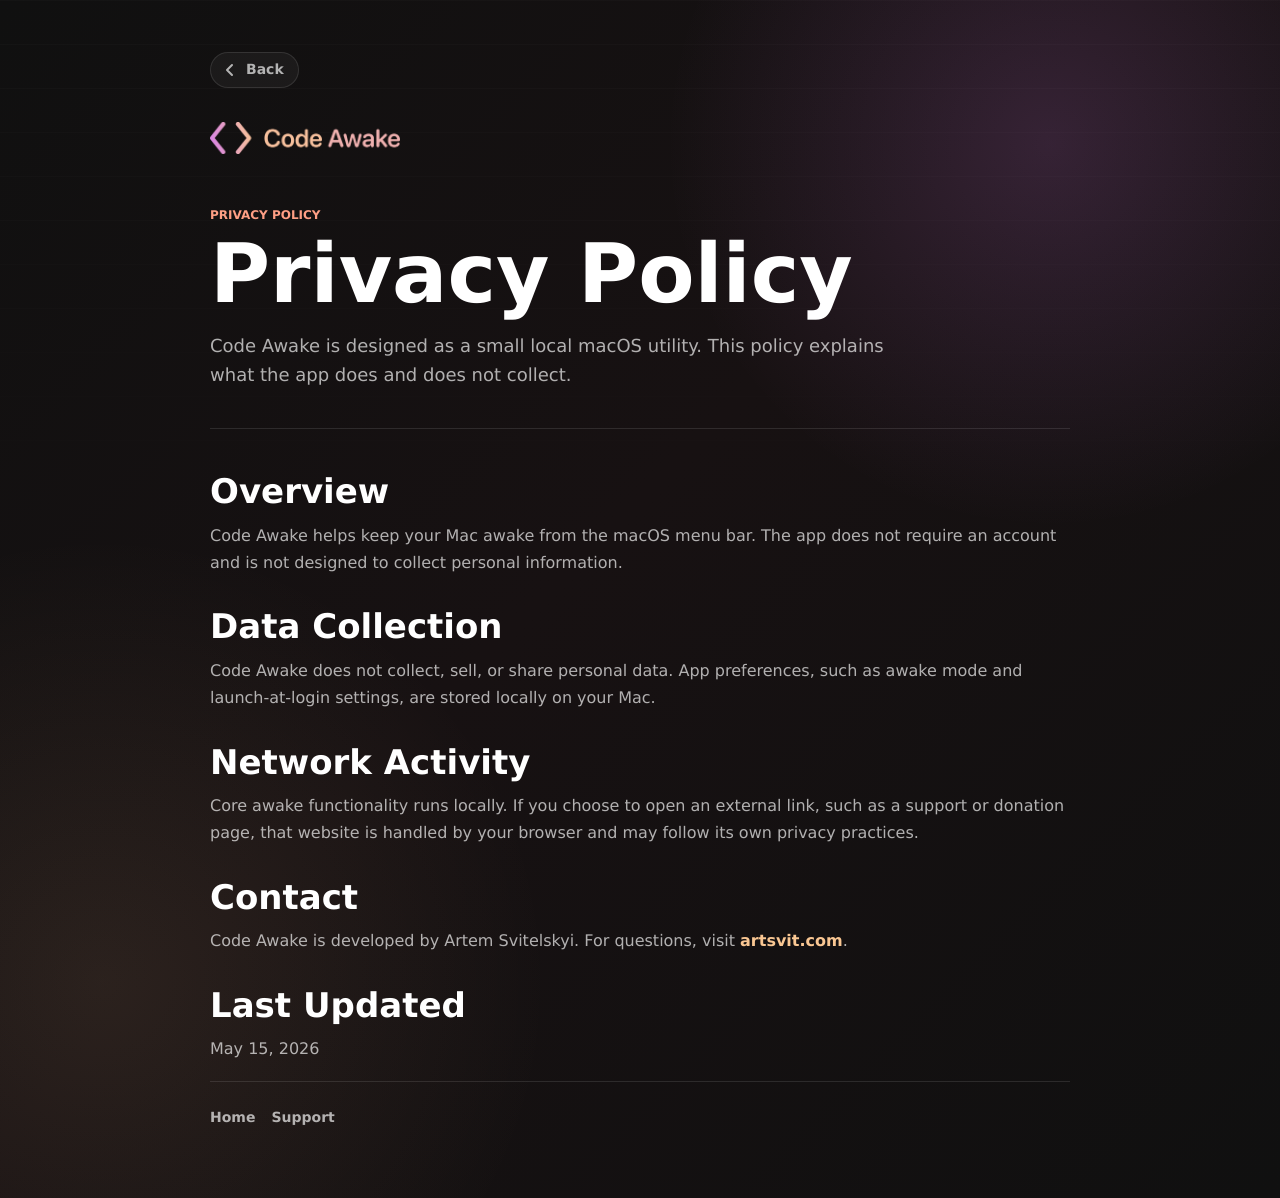
==== landing/privacy.html @ ff29abd2 "Add auto turn-off timer and release assets" ====
<!doctype html>
<html lang="en">

<head>
  <meta charset="utf-8">
  <meta name="viewport" content="width=device-width, initial-scale=1">
  <meta name="theme-color" content="#101010">
  <meta name="robots" content="index, follow">
  <meta name="description" content="Privacy Policy for Code Awake, a macOS menu bar utility by Artem Svitelskyi.">
  <link rel="canonical" href="https://codeawake.artsvit.com/privacy.html">
  <title>Privacy Policy - Code Awake</title>
  <link rel="icon" href="assets/app-icon.png">
  <link rel="apple-touch-icon" href="assets/app-icon.png">
  <link rel="stylesheet" href="styles.css">
</head>

<body class="simple-body">
  <main class="simple-page">
    <header class="simple-page-header">
      <a class="back-link" href="index.html">
        <svg viewBox="0 0 16 16" aria-hidden="true">
          <path d="M10 3 5 8l5 5"></path>
        </svg>
        Back
      </a>
      <a class="simple-page-logo" href="index.html" aria-label="Code Awake home">
        <img src="assets/welcome-logo.png" alt="Code Awake">
      </a>
      <p class="eyebrow">Privacy Policy</p>
      <h1>Privacy Policy</h1>
      <p class="simple-page-intro">Code Awake is designed as a small local macOS utility. This policy explains what the app does and does not collect.</p>
    </header>

    <div class="policy-content">
      <section>
        <h2>Overview</h2>
        <p>Code Awake helps keep your Mac awake from the macOS menu bar. The app does not require an account and is not designed to collect personal information.</p>
      </section>

      <section>
        <h2>Data Collection</h2>
        <p>Code Awake does not collect, sell, or share personal data. App preferences, such as awake mode and launch-at-login settings, are stored locally on your Mac.</p>
      </section>

      <section>
        <h2>Network Activity</h2>
        <p>Core awake functionality runs locally. If you choose to open an external link, such as a support or donation page, that website is handled by your browser and may follow its own privacy practices.</p>
      </section>

      <section>
        <h2>Contact</h2>
        <p>Code Awake is developed by Artem Svitelskyi. For questions, visit <a class="simple-link" href="https://artsvit.com">artsvit.com</a>.</p>
      </section>

      <section>
        <h2>Last Updated</h2>
        <p>May 15, 2026</p>
      </section>
    </div>

    <footer class="simple-page-footer">
      <a href="index.html">Home</a>
      <a href="support.html">Support</a>
    </footer>
  </main>
</body>

</html>
---- landing/styles.css ----
:root {
  color-scheme: dark;
  --page: #101010;
  --panel: #171717;
  --panel-warm: #211821;
  --surface: rgba(255, 255, 255, 0.06);
  --surface-strong: rgba(255, 255, 255, 0.11);
  --text: #fff;
  --muted: rgba(255, 255, 255, 0.67);
  --soft: rgba(255, 255, 255, 0.46);
  --line: rgba(255, 255, 255, 0.11);
  --pink: #d67deb;
  --peach: #fac793;
  --coral: #ff9f85;
  --green: #7be7bf;
  --shadow: rgba(0, 0, 0, 0.42);
  font-family: Inter, ui-sans-serif, system-ui, -apple-system, BlinkMacSystemFont, "Segoe UI", sans-serif;
}

* {
  box-sizing: border-box;
}

html {
  scroll-behavior: smooth;
}

body {
  min-width: 320px;
  margin: 0;
  background:
    radial-gradient(circle at 78% 12%, rgba(214, 125, 235, 0.2), transparent 25rem),
    radial-gradient(circle at 14% 72%, rgba(250, 199, 147, 0.12), transparent 26rem),
    linear-gradient(135deg, #101010 0%, #171112 48%, #101010 100%);
  color: var(--text);
  text-rendering: geometricPrecision;
}

body.simple-body {
  min-height: 100svh;
  background:
    radial-gradient(circle at 82% 12%, rgba(214, 125, 235, 0.16), transparent 24rem),
    radial-gradient(circle at 8% 82%, rgba(250, 199, 147, 0.09), transparent 28rem),
    linear-gradient(135deg, #101010 0%, #171112 46%, #101010 100%);
}

body::before {
  content: "";
  position: fixed;
  inset: 0;
  pointer-events: none;
  background-image: linear-gradient(rgba(255, 255, 255, 0.035) 1px, transparent 1px);
  background-size: 100% 44px;
  mask-image: linear-gradient(to bottom, rgba(0, 0, 0, 0.6), transparent 72%);
}

img {
  display: block;
  max-width: 100%;
}

a {
  color: inherit;
  text-decoration: none;
}

main {
  width: 100%;
  margin: 0 auto;
}

.hero {
  min-height: 100svh;
  display: grid;
  grid-template-columns: minmax(440px, 0.8fr) minmax(660px, 1.2fr);
  gap: clamp(48px, 6vw, 104px);
  align-items: stretch;
  padding: 0 0 0 clamp(54px, 9vw, 148px);
  overflow: hidden;
  position: relative;
}

.hero-copy {
  min-height: 100svh;
  display: flex;
  flex-direction: column;
  justify-content: center;
  padding: 0;
  background: transparent;
  position: relative;
  z-index: 3;
}

.hero-logo {
  position: absolute;
  top: clamp(28px, 4vw, 54px);
  left: 0;
}

.hero-logo img {
  width: clamp(168px, 12vw, 238px);
}

.eyebrow {
  margin: 0 0 14px;
  color: var(--coral);
  font-size: 12px;
  font-weight: 800;
  letter-spacing: 0;
  text-transform: uppercase;
}

h1,
h2,
h3,
p,
dl,
dd,
ol {
  margin-top: 0;
}

h1 {
  max-width: 760px;
  margin-bottom: 24px;
  font-size: clamp(78px, 9.4vw, 154px);
  line-height: 0.88;
  letter-spacing: 0;
}

.hero-text {
  max-width: 540px;
  margin-bottom: 32px;
  color: var(--muted);
  font-size: clamp(17px, 1.8vw, 20px);
  line-height: 1.58;
}

.hero-actions {
  display: flex;
  flex-wrap: wrap;
  gap: 12px;
}

.support-label {
  margin: 16px 0 0;
  color: var(--soft);
  font-size: 13px;
  font-weight: 400;
  line-height: 1.4;
}

.primary-button,
.secondary-button {
  min-height: 50px;
  display: inline-flex;
  align-items: center;
  justify-content: center;
  gap: 10px;
  border-radius: 999px;
  padding: 0 22px;
  font-size: 15px;
  font-weight: 800;
  transition: transform 170ms ease, box-shadow 170ms ease, border-color 170ms ease, background 170ms ease;
}

.primary-button svg {
  width: 16px;
  height: 16px;
  fill: none;
  stroke: currentColor;
  stroke-width: 2;
  stroke-linecap: round;
  stroke-linejoin: round;
}

.primary-button {
  color: #181018;
  background: linear-gradient(90deg, var(--pink), var(--peach));
  box-shadow: 0 18px 40px rgba(214, 125, 235, 0.22);
}

.secondary-button {
  color: var(--text);
  border: 1px solid var(--line);
  background: rgba(255, 255, 255, 0.045);
}

.primary-button:hover,
.secondary-button:hover {
  transform: translateY(-2px);
}

.primary-button:hover {
  box-shadow: 0 22px 56px rgba(214, 125, 235, 0.32);
}

.secondary-button:hover {
  border-color: rgba(255, 255, 255, 0.24);
  background: rgba(255, 255, 255, 0.07);
}

.hero-preview {
  position: relative;
  min-height: 100svh;
  display: flex;
  align-items: center;
  justify-content: center;
  padding: 0;
  background: transparent;
  transform: none;
}

.mac-scene {
  position: relative;
  width: calc(100% + clamp(64px, 7vw, 150px));
  min-height: 100svh;
  overflow: visible;
  border-radius: 0;
  background:
    linear-gradient(30deg, rgba(143, 194, 129, 0.95) 0 26%, transparent 26% 100%),
    linear-gradient(48deg, transparent 0 30%, rgba(139, 198, 149, 0.72) 30% 52%, transparent 52% 100%),
    linear-gradient(32deg, transparent 0 52%, rgba(111, 187, 156, 0.64) 52% 72%, transparent 72% 100%),
    radial-gradient(circle at 96% 24%, rgba(0, 143, 224, 0.98), transparent 31rem),
    linear-gradient(145deg, #72b283 0%, #48b1a5 52%, #0287cf 100%);
  filter: saturate(0.94);
}

.mac-scene::after {
  content: none;
}

.mac-scene::before {
  content: "";
  position: absolute;
  inset: -18% -16% -22% -22%;
  pointer-events: none;
  background: radial-gradient(circle at 80% 20%, rgba(255, 255, 255, 0.18), transparent 20rem);
}

.mac-content {
  position: absolute;
  top: 0;
  right: clamp(18px, 2.8vw, 46px);
  left: auto;
  z-index: 4;
  width: min(430px, 56%);
}

.mac-menubar {
  position: relative;
  z-index: 2;
  width: 100%;
  height: 68px;
  display: flex;
  align-items: center;
  justify-content: flex-end;
  gap: clamp(12px, 2vw, 24px);
  transform: none;
  color: rgba(255, 255, 255, 0.94);
}

.menubar-icon {
  width: 42px;
  height: 42px;
  display: grid;
  place-items: center;
  border: 0;
  border-radius: 14px;
  padding: 0;
  background: transparent;
  color: inherit;
  font: inherit;
  font-size: 25px;
  font-weight: 820;
  line-height: 1;
  cursor: default;
  transition: background 160ms ease, transform 160ms ease;
}

.menubar-icon.active {
  width: 80px;
  background: rgba(255, 255, 255, 0.2);
  backdrop-filter: blur(18px);
}

button.menubar-icon {
  cursor: pointer;
}

button.menubar-icon:focus-visible {
  outline: 2px solid rgba(255, 255, 255, 0.72);
  outline-offset: 3px;
}

.mac-content:not(.is-menu-open) .menubar-icon.active {
  background: transparent;
  backdrop-filter: none;
}

.menubar-icon svg {
  width: 30px;
  height: 30px;
  fill: none;
  stroke: currentColor;
  stroke-width: 2.5;
  stroke-linecap: round;
  stroke-linejoin: round;
}

.menubar-icon.active svg {
  width: 32px;
  height: 24px;
  fill: currentColor;
  stroke: none;
}

.menubar-icon.letter {
  font-size: 25px;
  font-weight: 900;
}

.app-menu-card {
  position: relative;
  z-index: 4;
  width: 100%;
  margin-top: 8px;
  padding: 20px;
  border: 1.5px solid rgba(255, 255, 255, 0.18);
  border-radius: 28px;
  background:
    linear-gradient(145deg, rgba(255, 255, 255, 0.055), transparent 36%),
    rgba(17, 13, 17, 0.96);
  box-shadow:
    0 24px 58px rgba(0, 0, 0, 0.34),
    inset 0 0 0 1px rgba(0, 0, 0, 0.72);
  opacity: 1;
  transform: translateY(0) scale(1);
  transform-origin: 80% -18px;
  transition: opacity 180ms ease, transform 180ms ease, visibility 180ms ease;
}

.mac-content:not(.is-menu-open) .app-menu-card {
  opacity: 0;
  visibility: hidden;
  pointer-events: none;
  transform: translateY(-16px) scale(0.92);
}

.app-menu-row {
  min-height: 64px;
  display: grid;
  grid-template-columns: 40px 1fr 62px;
  align-items: center;
  gap: 16px;
  border-radius: 18px;
  padding: 0 16px;
  color: rgba(255, 255, 255, 0.92);
  font-size: clamp(16px, 1.45vw, 21px);
  font-weight: 500;
}

.app-menu-row-active {
  background: rgba(255, 255, 255, 0.085);
}

.app-menu-action {
  grid-template-columns: 40px 1fr;
  min-height: 58px;
}

.app-menu-timer {
  position: relative;
  z-index: 5;
}

.app-menu-setting {
  width: 100%;
  grid-template-columns: 40px 1fr auto 18px;
  min-height: 48px;
  margin-top: 8px;
  border: 0;
  background: transparent;
  color: rgba(255, 255, 255, 0.86);
  font-family: inherit;
  font-size: clamp(16px, 1.45vw, 21px);
  font-weight: 500;
  line-height: 1.2;
  text-align: left;
  cursor: pointer;
}

.app-menu-value {
  color: rgba(255, 255, 255, 0.78);
  font-weight: 500;
  font-variant-numeric: tabular-nums;
  white-space: nowrap;
}

.app-menu-chevron {
  display: grid;
  place-items: center;
  color: rgba(255, 255, 255, 0.58);
}

.app-menu-chevron svg {
  width: 16px;
  height: 16px;
  fill: none;
  stroke: currentColor;
  stroke-width: 2.4;
  stroke-linecap: round;
  stroke-linejoin: round;
}

.app-menu-setting[aria-expanded="true"] .app-menu-chevron {
  transform: rotate(180deg);
}

.app-timer-options {
  position: absolute;
  top: calc(100% + 6px);
  left: 0;
  right: 0;
  z-index: 9;
  display: grid;
  gap: 2px;
  padding: 12px 0;
  border: 1.5px solid rgba(255, 255, 255, 0.2);
  border-radius: 18px;
  background:
    linear-gradient(145deg, rgba(255, 255, 255, 0.07), transparent 34%),
    rgba(18, 14, 18, 0.94);
  box-shadow:
    0 20px 46px rgba(0, 0, 0, 0.36),
    inset 0 0 0 1px rgba(0, 0, 0, 0.68);
  backdrop-filter: blur(18px);
}

.app-timer-options[hidden] {
  display: none;
}

.app-timer-options button {
  min-height: 42px;
  border: 0;
  padding: 0 30px;
  background: transparent;
  color: rgba(255, 255, 255, 0.88);
  font: inherit;
  font-size: clamp(16px, 1.45vw, 21px);
  font-weight: 600;
  text-align: left;
  cursor: pointer;
}

.app-timer-options button:hover,
.app-timer-options button:focus-visible {
  background: rgba(255, 255, 255, 0.075);
  outline: none;
}

.app-menu-divider {
  height: 1px;
  margin: 16px 0;
  background: rgba(255, 255, 255, 0.2);
}

.app-menu-symbol {
  display: grid;
  place-items: center;
}

.app-menu-symbol svg {
  width: 27px;
  height: 24px;
  fill: currentColor;
}

.app-menu-symbol img {
  width: 25px;
  height: 25px;
  display: block;
}

.app-menu-symbol-accent {
  color: var(--coral);
}

.app-menu-symbol-muted {
  color: rgba(255, 255, 255, 0.68);
}

.app-menu-state-symbol {
  color: rgba(255, 255, 255, 0.68);
  transition: color 160ms ease;
}

.app-menu-row-active:has(.app-switch-input:checked) .app-menu-state-symbol {
  color: var(--coral);
}

.app-switch {
  position: relative;
  width: 56px;
  height: 30px;
  display: block;
  cursor: pointer;
}

.app-switch-input {
  position: absolute;
  inset: 0;
  z-index: 2;
  width: 100%;
  height: 100%;
  margin: 0;
  opacity: 0;
  cursor: pointer;
}

.app-switch-track {
  position: absolute;
  inset: 0;
  pointer-events: none;
  border-radius: 999px;
  background: rgba(255, 255, 255, 0.14);
  box-shadow: 0 2px 8px rgba(0, 0, 0, 0.34);
  transition: background 160ms ease;
}

.app-switch-track::after {
  content: "";
  position: absolute;
  top: 3px;
  left: 3px;
  width: 24px;
  height: 24px;
  border-radius: 999px;
  background: #fff;
  box-shadow: 0 1px 5px rgba(0, 0, 0, 0.22);
  transition: transform 160ms ease;
}

.app-switch-input:focus-visible + .app-switch-track {
  outline: 2px solid rgba(255, 255, 255, 0.7);
  outline-offset: 3px;
}

.app-switch-input:checked + .app-switch-track {
  background: linear-gradient(90deg, var(--pink), var(--peach));
}

.app-switch-input:checked + .app-switch-track::after {
  transform: translateX(26px);
}

.section {
  width: min(1180px, calc(100% - 32px));
  margin: 0 auto;
  padding: 110px 0 104px;
}

.section-heading {
  max-width: 780px;
  margin-bottom: 42px;
}

h2 {
  margin-bottom: 0;
  font-size: clamp(34px, 4vw, 58px);
  line-height: 1.04;
  letter-spacing: 0;
}

.features-grid {
  display: grid;
  grid-template-columns: repeat(2, minmax(0, 1fr));
  gap: 16px;
}

.feature-card {
  min-height: 240px;
  padding: 28px;
  border: 1px solid var(--line);
  border-radius: 26px;
  background:
    linear-gradient(155deg, rgba(255, 255, 255, 0.08), rgba(255, 255, 255, 0.035)),
    rgba(255, 255, 255, 0.03);
  transition: transform 180ms ease, border-color 180ms ease, background 180ms ease;
}

.feature-card:hover {
  transform: translateY(-4px);
  border-color: rgba(255, 255, 255, 0.22);
  background:
    linear-gradient(155deg, rgba(214, 125, 235, 0.13), rgba(255, 255, 255, 0.04)),
    rgba(255, 255, 255, 0.035);
}

.feature-icon {
  width: 58px;
  height: 58px;
  display: grid;
  place-items: center;
  margin-bottom: 32px;
  border-radius: 18px;
  background: linear-gradient(135deg, rgba(214, 125, 235, 0.2), rgba(250, 199, 147, 0.16));
  color: var(--peach);
  box-shadow: inset 0 0 0 1px rgba(255, 255, 255, 0.08);
}

.feature-icon svg {
  width: 34px;
  height: 34px;
  fill: none;
  stroke: currentColor;
  stroke-width: 1.7;
  stroke-linecap: round;
  stroke-linejoin: round;
}

.feature-icon svg[viewBox="0 0 25.7324 18.9941"] {
  width: 38px;
  height: 28px;
  fill: currentColor;
  stroke: none;
}

.feature-card:nth-child(1) .feature-icon {
  color: #fac793;
  background: linear-gradient(135deg, rgba(214, 125, 235, 0.24), rgba(250, 199, 147, 0.22));
}

.feature-card:nth-child(2) .feature-icon {
  color: #d67deb;
  background: linear-gradient(135deg, rgba(214, 125, 235, 0.26), rgba(250, 199, 147, 0.14));
}

.feature-card:nth-child(3) .feature-icon {
  color: #ff9f85;
  background: linear-gradient(135deg, rgba(255, 159, 133, 0.22), rgba(214, 125, 235, 0.16));
}

.feature-card:nth-child(4) .feature-icon {
  color: #fac793;
  background: linear-gradient(135deg, rgba(250, 199, 147, 0.22), rgba(214, 125, 235, 0.18));
}

.feature-card h3 {
  margin-bottom: 12px;
  font-size: 22px;
  line-height: 1.25;
}

.feature-card p {
  margin-bottom: 0;
  color: var(--muted);
  font-size: 15px;
  line-height: 1.62;
}

.workflow {
  width: min(1180px, calc(100% - 32px));
  display: grid;
  grid-template-columns: minmax(0, 0.85fr) minmax(420px, 1.15fr);
  gap: 58px;
  align-items: center;
  margin: 0 auto;
  padding: 84px 0;
  border-top: 1px solid var(--line);
  border-bottom: 1px solid var(--line);
}

.workflow-copy p:last-child {
  max-width: 500px;
  margin: 22px 0 0;
  color: var(--muted);
  font-size: 17px;
  line-height: 1.62;
}

.steps-list {
  display: grid;
  gap: 14px;
  margin-bottom: 0;
  padding: 0;
  list-style: none;
}

.steps-list li {
  min-height: 104px;
  display: grid;
  grid-template-columns: 56px 1fr;
  align-items: center;
  gap: 20px;
  padding: 22px;
  border: 1px solid var(--line);
  border-radius: 26px;
  background: rgba(255, 255, 255, 0.045);
  color: rgba(255, 255, 255, 0.84);
  font-size: 16px;
  font-weight: 680;
  line-height: 1.45;
}

.steps-list span {
  width: 50px;
  height: 50px;
  display: grid;
  place-items: center;
  border-radius: 999px;
  background: linear-gradient(135deg, rgba(214, 125, 235, 0.22), rgba(250, 199, 147, 0.18));
  box-shadow: inset 0 0 0 1px rgba(255, 255, 255, 0.08);
  color: var(--peach);
  font-size: 15px;
  font-weight: 860;
}

.download-band {
  width: min(1180px, calc(100% - 32px));
  display: flex;
  align-items: center;
  justify-content: space-between;
  gap: 32px;
  margin: 80px 0 42px;
  margin-inline: auto;
  padding: clamp(28px, 4vw, 42px);
  border: 1px solid var(--line);
  border-radius: 26px;
  background:
    linear-gradient(90deg, rgba(214, 125, 235, 0.18), rgba(250, 199, 147, 0.09)),
    rgba(255, 255, 255, 0.055);
}

.download-band h2 {
  max-width: 700px;
  font-size: clamp(30px, 3.4vw, 46px);
}

.download-band p:last-child {
  max-width: 560px;
  margin: 16px 0 0;
  color: var(--muted);
  font-size: 16px;
  line-height: 1.55;
}

.site-footer {
  width: min(1180px, calc(100% - 32px));
  display: flex;
  align-items: center;
  justify-content: space-between;
  gap: 24px;
  margin: 0 auto;
  padding: 26px 0 42px;
  border-top: 1px solid var(--line);
  color: var(--soft);
}

.site-footer p {
  margin-bottom: 0;
  font-size: 13px;
}

.site-footer nav {
  display: flex;
  flex-wrap: wrap;
  justify-content: flex-end;
  gap: 16px;
}

.site-footer a {
  color: var(--muted);
  font-size: 13px;
  font-weight: 680;
  transition: color 160ms ease;
}

.site-footer a:hover {
  color: var(--text);
}

.simple-page {
  width: min(860px, calc(100% - 32px));
  margin: 0 auto;
  padding: 52px 0 72px;
  position: relative;
  z-index: 1;
}

.simple-page-header {
  padding-bottom: 38px;
  border-bottom: 1px solid var(--line);
}

.back-link {
  width: fit-content;
  min-height: 36px;
  display: inline-flex;
  align-items: center;
  gap: 8px;
  margin-bottom: 34px;
  border: 1px solid var(--line);
  border-radius: 999px;
  padding: 0 14px 0 11px;
  background: rgba(255, 255, 255, 0.045);
  color: var(--muted);
  font-size: 14px;
  font-weight: 720;
  transition: color 160ms ease, border-color 160ms ease, background 160ms ease;
}

.back-link:hover {
  border-color: rgba(255, 255, 255, 0.22);
  background: rgba(255, 255, 255, 0.07);
  color: var(--text);
}

.back-link svg {
  width: 16px;
  height: 16px;
  fill: none;
  stroke: currentColor;
  stroke-width: 2;
  stroke-linecap: round;
  stroke-linejoin: round;
}

.simple-page-logo img {
  width: 190px;
  margin-bottom: 54px;
}

.simple-page h1 {
  max-width: 760px;
  margin-bottom: 18px;
  font-size: clamp(42px, 8vw, 82px);
  line-height: 0.96;
}

.simple-page-intro {
  max-width: 680px;
  margin-bottom: 0;
  color: var(--muted);
  font-size: 18px;
  line-height: 1.6;
}

.policy-content {
  display: grid;
  gap: 34px;
  padding: 46px 0 18px;
}

.policy-content section {
  padding: 0;
}

.policy-content h2 {
  margin-bottom: 12px;
  font-size: clamp(24px, 4vw, 34px);
}

.policy-content p,
.policy-content li {
  color: var(--muted);
  font-size: 16px;
  line-height: 1.68;
}

.policy-content p {
  margin-bottom: 0;
}

.policy-content ul {
  margin: 0;
  padding-left: 20px;
}

.simple-link {
  color: var(--peach);
  font-weight: 760;
}

.simple-page-footer {
  display: flex;
  flex-wrap: wrap;
  gap: 16px;
  padding-top: 28px;
  border-top: 1px solid var(--line);
}

.simple-page-footer a {
  color: var(--muted);
  font-size: 14px;
  font-weight: 720;
}

.simple-page-footer a:hover {
  color: var(--text);
}

.not-found-body {
  min-height: 100svh;
}

.not-found-page {
  width: min(1180px, calc(100% - 40px));
  min-height: 100svh;
  display: flex;
  flex-direction: column;
  justify-content: center;
  margin: 0 auto;
  padding: 48px 0;
  position: relative;
  z-index: 1;
}

.not-found-logo {
  position: absolute;
  top: 48px;
  left: 0;
}

.not-found-logo img {
  width: clamp(164px, 13vw, 220px);
}

.not-found-layout {
  display: grid;
  grid-template-columns: minmax(0, 0.95fr) minmax(360px, 0.85fr);
  gap: clamp(36px, 6vw, 88px);
  align-items: center;
  padding-top: 72px;
}

.not-found-copy h1 {
  max-width: 820px;
  margin-bottom: 22px;
  font-size: clamp(58px, 8.5vw, 128px);
  line-height: 0.9;
}

.not-found-copy p:not(.eyebrow) {
  max-width: 620px;
  margin-bottom: 32px;
  color: var(--muted);
  font-size: clamp(17px, 1.8vw, 21px);
  line-height: 1.58;
}

.not-found-visual {
  min-height: 520px;
  display: grid;
  place-items: center;
  border-radius: 26px;
  background:
    linear-gradient(30deg, rgba(143, 194, 129, 0.95) 0 26%, transparent 26% 100%),
    linear-gradient(48deg, transparent 0 30%, rgba(139, 198, 149, 0.72) 30% 52%, transparent 52% 100%),
    linear-gradient(32deg, transparent 0 52%, rgba(111, 187, 156, 0.64) 52% 72%, transparent 72% 100%),
    radial-gradient(circle at 96% 24%, rgba(0, 143, 224, 0.98), transparent 27rem),
    linear-gradient(145deg, #72b283 0%, #48b1a5 52%, #0287cf 100%);
  overflow: hidden;
}

.not-found-menu {
  width: min(440px, calc(100% - 36px));
  padding: 20px;
  border: 1.5px solid rgba(255, 255, 255, 0.18);
  border-radius: 28px;
  background:
    linear-gradient(145deg, rgba(255, 255, 255, 0.055), transparent 36%),
    rgba(17, 13, 17, 0.96);
  box-shadow:
    0 24px 58px rgba(0, 0, 0, 0.34),
    inset 0 0 0 1px rgba(0, 0, 0, 0.72);
}

.not-found-row {
  min-height: 68px;
  display: grid;
  grid-template-columns: 40px 1fr auto;
  align-items: center;
  gap: 16px;
  border-radius: 18px;
  padding: 0 16px;
  background: rgba(255, 255, 255, 0.085);
  color: rgba(255, 255, 255, 0.92);
  font-size: 19px;
  font-weight: 650;
}

.not-found-row-muted {
  grid-template-columns: 40px 1fr;
  min-height: 62px;
  background: transparent;
}

.not-found-icon {
  display: grid;
  place-items: center;
  color: var(--coral);
}

.not-found-row-muted .not-found-icon {
  color: rgba(255, 255, 255, 0.68);
}

.not-found-icon svg {
  width: 27px;
  height: 24px;
  fill: currentColor;
}

.not-found-row-muted svg {
  fill: none;
  stroke: currentColor;
  stroke-width: 2;
  stroke-linecap: round;
  stroke-linejoin: round;
}

.not-found-code {
  color: var(--peach);
  font-size: 14px;
  font-weight: 820;
}

.scroll-cue {
  position: absolute;
  left: 50%;
  bottom: 22px;
  z-index: 5;
  width: 42px;
  height: 42px;
  display: grid;
  place-items: center;
  border-radius: 999px;
  color: rgba(255, 255, 255, 0.72);
  animation: scrollBlink 1.45s ease-in-out infinite;
  transform: translateX(-50%);
}

.scroll-cue svg {
  width: 22px;
  height: 22px;
  fill: none;
  stroke: currentColor;
  stroke-width: 1.8;
  stroke-linecap: round;
  stroke-linejoin: round;
}

@keyframes scrollBlink {
  0%,
  100% {
    opacity: 0.28;
    transform: translate(-50%, -4px);
  }

  50% {
    opacity: 0.95;
    transform: translate(-50%, 4px);
  }
}

.reveal {
  opacity: 0;
  transform: translateY(18px);
  transition: opacity 520ms ease, transform 520ms ease;
}

.reveal.is-visible {
  opacity: 1;
  transform: translateY(0);
}

@media (prefers-reduced-motion: reduce) {
  html {
    scroll-behavior: auto;
  }

  *,
  *::before,
  *::after {
    transition-duration: 0.001ms !important;
    animation-duration: 0.001ms !important;
  }

  .reveal {
    opacity: 1;
    transform: none;
  }

  .scroll-cue {
    animation: none;
  }
}

@media (max-width: 1700px), (max-height: 980px) {
  .hero {
    grid-template-columns: minmax(500px, 0.98fr) minmax(500px, 1.02fr);
    gap: clamp(28px, 3.3vw, 58px);
    padding-left: clamp(64px, 7vw, 112px);
  }

  h1 {
    max-width: 720px;
    font-size: clamp(66px, 6.7vw, 108px);
    line-height: 0.9;
  }

  .hero-text {
    max-width: 500px;
    font-size: 18px;
    line-height: 1.55;
  }

  .mac-scene {
    width: calc(100% + clamp(34px, 4vw, 88px));
  }

  .mac-content {
    right: clamp(14px, 2.4vw, 34px);
    width: min(415px, 56%);
  }

  .mac-menubar {
    gap: clamp(10px, 1.45vw, 19px);
  }

  .menubar-icon {
    width: 38px;
    height: 38px;
    border-radius: 13px;
  }

  .menubar-icon.active {
    width: 72px;
  }

  .menubar-icon svg {
    width: 27px;
    height: 27px;
  }

  .menubar-icon.active svg {
    width: 29px;
    height: 22px;
  }

  .app-menu-card {
    width: 100%;
  }
}

@media (max-width: 1450px), (max-height: 850px) {
  .hero {
    grid-template-columns: minmax(460px, 0.98fr) minmax(470px, 1.02fr);
    gap: clamp(24px, 3vw, 48px);
    padding-left: clamp(46px, 5.6vw, 82px);
  }

  h1 {
    max-width: 650px;
    font-size: clamp(56px, 6vw, 88px);
    line-height: 0.92;
    margin-bottom: 20px;
  }

  .hero-text {
    max-width: 470px;
    margin-bottom: 26px;
    font-size: 17px;
  }

  .primary-button,
  .secondary-button {
    min-height: 46px;
    padding-inline: 20px;
    font-size: 14px;
  }

  .mac-scene {
    width: calc(100% + clamp(22px, 3vw, 60px));
  }

  .mac-content {
    right: clamp(12px, 2vw, 24px);
    width: min(390px, 56%);
  }

  .mac-menubar {
    height: 60px;
  }

  .app-menu-card {
    width: 100%;
    margin-top: 8px;
  }
}

@media (max-width: 1600px), (max-height: 900px) {
  .hero {
    min-height: auto;
    grid-template-columns: 1fr;
    gap: clamp(34px, 4.6vw, 58px);
    padding: clamp(34px, 4.8vw, 64px) clamp(70px, 8vw, 116px);
  }

  .hero-copy {
    min-height: auto;
    justify-content: flex-start;
    padding: 0;
  }

  .hero-logo {
    position: static;
    width: fit-content;
    margin-bottom: clamp(54px, 6vw, 76px);
  }

  h1 {
    max-width: min(100%, 980px);
    font-size: clamp(62px, 8vw, 104px);
    line-height: 0.92;
  }

  .hero-text {
    max-width: 720px;
  }

  .hero-preview {
    min-height: auto;
    transform: none;
  }

  .mac-scene {
    width: 100%;
    min-height: clamp(520px, 72vw, 760px);
    overflow: hidden;
    border-radius: 26px;
  }

  .mac-content {
    top: 0;
    right: clamp(16px, 2.8vw, 34px);
    width: min(440px, 54%);
  }

  .mac-menubar {
    height: 54px;
  }

  .section,
  .workflow,
  .download-band,
  .site-footer {
    width: calc(100% - clamp(140px, 16vw, 232px));
    max-width: none;
  }
}

@media (max-width: 1040px) {
  .hero,
  .workflow {
    grid-template-columns: 1fr;
  }

  .hero {
    min-height: auto;
    padding: 42px 32px 82px;
  }

  .hero-copy {
    min-height: auto;
    padding-bottom: 62px;
  }

  .hero-logo {
    position: static;
    width: fit-content;
    margin-bottom: 64px;
  }

  .hero-preview {
    min-height: auto;
    transform: none;
  }

  .mac-scene {
    min-height: 560px;
  }

  .features-grid {
    grid-template-columns: repeat(2, minmax(0, 1fr));
  }
}

@media (max-width: 720px) {
  main {
    width: 100%;
  }

  .hero {
    min-height: auto;
    gap: 34px;
    padding: 24px 16px 64px;
  }

  .hero-copy {
    min-height: auto;
    padding-bottom: 34px;
  }

  .hero-logo {
    position: static;
    width: fit-content;
    margin-bottom: 52px;
  }

  .hero-logo img {
    width: 164px;
  }

  .eyebrow {
    margin-bottom: 12px;
    font-size: 11px;
  }

  h1 {
    max-width: 100%;
    margin-bottom: 18px;
    font-size: clamp(44px, 12.5vw, 58px);
    line-height: 0.92;
  }

  .hero-text {
    max-width: 34rem;
    margin-bottom: 24px;
    font-size: 16px;
    line-height: 1.55;
  }

  .hero-actions,
  .download-band {
    align-items: stretch;
    flex-direction: column;
  }

  .support-label {
    margin-top: 12px;
    text-align: center;
  }

  .primary-button,
  .secondary-button {
    width: 100%;
    min-height: 48px;
  }

  .scroll-cue {
    display: none;
  }

  .hero-preview {
    min-height: auto;
  }

  .mac-scene {
    min-height: 0;
    width: 100%;
    aspect-ratio: 1 / 1.05;
    overflow: hidden;
    border-radius: 22px;
  }

  .mac-content {
    top: 8px;
    right: 11px;
    left: auto;
    width: calc(100% - 22px);
  }

  .mac-menubar {
    height: 40px;
    gap: clamp(7px, 2.2vw, 11px);
    transform: none;
  }

  .menubar-icon {
    width: 28px;
    height: 28px;
    border-radius: 9px;
    font-size: 18px;
  }

  .menubar-icon.active {
    width: 52px;
  }

  .menubar-icon svg {
    width: 20px;
    height: 20px;
  }

  .menubar-icon.active svg {
    width: 24px;
    height: 18px;
  }

  .app-menu-card {
    width: 100%;
    margin-top: 8px;
    padding: 14px;
    border-radius: 20px;
  }

  .app-menu-row {
    min-height: 56px;
    grid-template-columns: 34px 1fr 56px;
    gap: 10px;
    border-radius: 14px;
    padding: 0 12px;
    font-size: clamp(13px, 4vw, 16px);
  }

  .app-menu-action {
    grid-template-columns: 34px 1fr;
    min-height: 50px;
  }

  .app-menu-setting {
    grid-template-columns: 34px 1fr auto 16px;
    min-height: 44px;
    margin-top: 6px;
  }

  .app-timer-options {
    border-radius: 16px;
    padding-block: 9px;
  }

  .app-timer-options button {
    min-height: 36px;
    padding-inline: 24px;
    font-size: clamp(13px, 4vw, 16px);
  }

  .app-menu-divider {
    margin: 12px 0;
  }

  .app-menu-symbol svg {
    width: 24px;
    height: 22px;
  }

  .app-menu-symbol img {
    width: 23px;
    height: 23px;
  }

  .app-switch {
    width: 52px;
    height: 28px;
  }

  .app-switch-track::after {
    top: 3px;
    left: 3px;
    width: 22px;
    height: 22px;
  }

  .app-switch-input:checked + .app-switch-track::after {
    transform: translateX(24px);
  }

  .section {
    width: calc(100% - 32px);
    padding: 64px 0 68px;
  }

  .section-heading {
    margin-bottom: 28px;
  }

  h2 {
    font-size: clamp(30px, 10vw, 42px);
  }

  .features-grid {
    grid-template-columns: 1fr;
  }

  .feature-card {
    min-height: 220px;
    border-radius: 22px;
  }

  .feature-icon {
    border-radius: 16px;
  }

  .workflow {
    width: calc(100% - 32px);
    gap: 30px;
    padding: 56px 0;
  }

  .steps-list li {
    grid-template-columns: 1fr;
    gap: 10px;
    border-radius: 22px;
  }

  .download-band {
    width: calc(100% - 32px);
    margin-top: 58px;
    border-radius: 22px;
  }

  .site-footer {
    width: calc(100% - 32px);
    align-items: flex-start;
    flex-direction: column;
  }

  .site-footer nav {
    justify-content: flex-start;
  }

  .simple-page {
    padding-top: 34px;
  }

  .simple-page-logo img {
    width: 154px;
    margin-bottom: 42px;
  }

  .not-found-page {
    width: calc(100% - 32px);
    min-height: auto;
    justify-content: flex-start;
    padding: 34px 0 64px;
  }

  .not-found-logo {
    position: static;
    width: fit-content;
    margin-bottom: 58px;
  }

  .not-found-logo img {
    width: 164px;
  }

  .not-found-layout {
    grid-template-columns: 1fr;
    gap: 34px;
    padding-top: 0;
  }

  .not-found-copy h1 {
    font-size: clamp(46px, 13vw, 72px);
  }

  .not-found-copy p:not(.eyebrow) {
    font-size: 16px;
  }

  .not-found-visual {
    min-height: 420px;
    border-radius: 22px;
  }
}

@media (max-width: 430px) {
  h1 {
    font-size: 44px;
  }

  .hero {
    padding-inline: 14px;
  }

  .hero-logo {
    margin-bottom: 42px;
  }

  .hero-logo img {
    width: 150px;
  }

  .mac-scene {
    aspect-ratio: 1 / 1.12;
  }

  .app-menu-card {
    margin-top: 4px;
    padding: 10px;
    border-radius: 18px;
  }

  .app-menu-row {
    min-height: 50px;
    grid-template-columns: 30px 1fr 48px;
    gap: 8px;
    padding: 0 10px;
    font-size: 12px;
  }

  .app-menu-action {
    grid-template-columns: 30px 1fr;
    min-height: 46px;
  }

  .app-menu-setting {
    grid-template-columns: 30px 1fr auto 14px;
    min-height: 42px;
    margin-top: 5px;
  }

  .app-timer-options {
    top: calc(100% + 4px);
    padding-block: 7px;
    border-radius: 15px;
  }

  .app-timer-options button {
    min-height: 34px;
    padding-inline: 18px;
    font-size: 12px;
  }

  .app-menu-symbol svg {
    width: 22px;
    height: 20px;
  }

  .app-menu-symbol img {
    width: 21px;
    height: 21px;
  }

  .app-menu-value {
    font-size: 11px;
  }

  .app-switch {
    width: 46px;
    height: 25px;
  }

  .app-switch-track::after {
    width: 19px;
    height: 19px;
  }

  .app-switch-input:checked + .app-switch-track::after {
    transform: translateX(21px);
  }

  .not-found-page {
    width: calc(100% - 28px);
  }

  .not-found-visual {
    min-height: 360px;
    border-radius: 18px;
  }

  .not-found-menu {
    width: calc(100% - 20px);
    padding: 10px;
    border-radius: 18px;
  }

  .not-found-row {
    min-height: 52px;
    grid-template-columns: 30px 1fr auto;
    gap: 8px;
    border-radius: 14px;
    padding: 0 10px;
    font-size: 14px;
  }

  .not-found-row-muted {
    grid-template-columns: 30px 1fr;
    min-height: 48px;
  }

  .not-found-icon svg {
    width: 22px;
    height: 20px;
  }
}
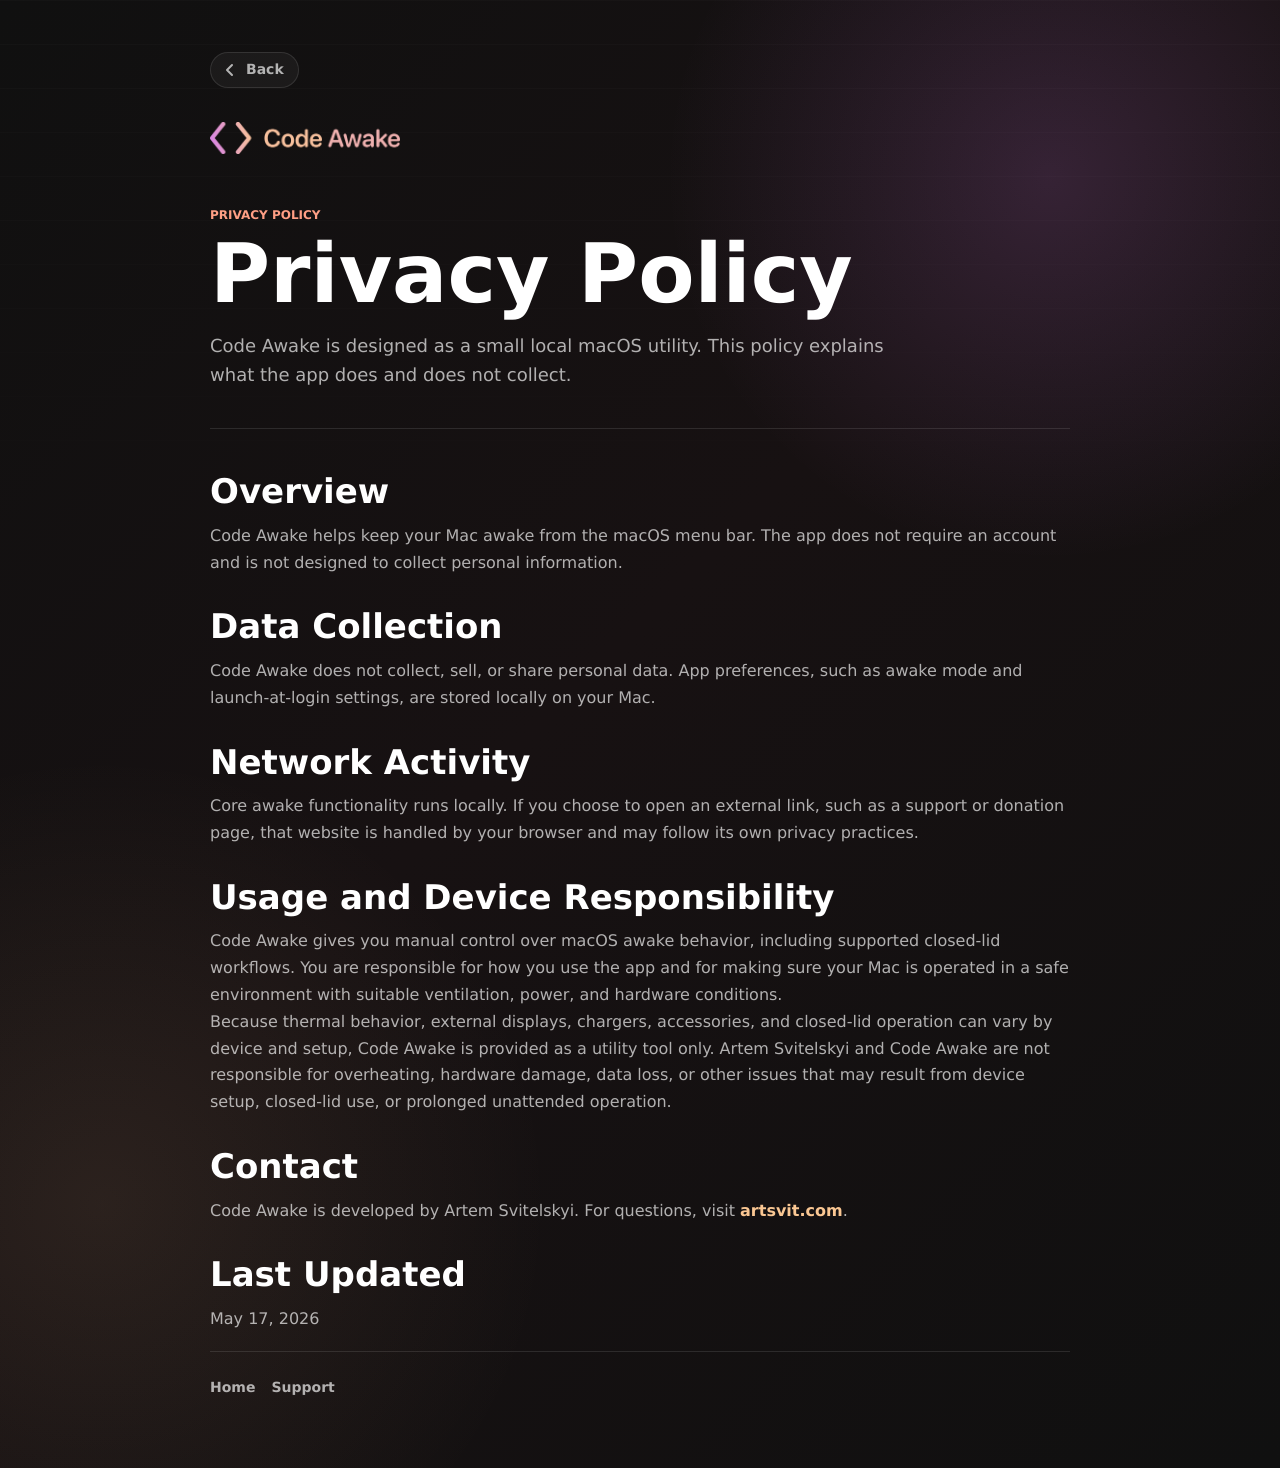
==== commit 752ab7e8: "Polish landing page interactions and safety copy" ====
--- a/landing/privacy.html
+++ b/landing/privacy.html
@@ -48,13 +48,19 @@
       </section>
 
       <section>
+        <h2>Usage and Device Responsibility</h2>
+        <p>Code Awake gives you manual control over macOS awake behavior, including supported closed-lid workflows. You are responsible for how you use the app and for making sure your Mac is operated in a safe environment with suitable ventilation, power, and hardware conditions.</p>
+        <p>Because thermal behavior, external displays, chargers, accessories, and closed-lid operation can vary by device and setup, Code Awake is provided as a utility tool only. Artem Svitelskyi and Code Awake are not responsible for overheating, hardware damage, data loss, or other issues that may result from device setup, closed-lid use, or prolonged unattended operation.</p>
+      </section>
+
+      <section>
         <h2>Contact</h2>
         <p>Code Awake is developed by Artem Svitelskyi. For questions, visit <a class="simple-link" href="https://artsvit.com">artsvit.com</a>.</p>
       </section>
 
       <section>
         <h2>Last Updated</h2>
-        <p>May 15, 2026</p>
+        <p>May 17, 2026</p>
       </section>
     </div>
 
--- a/landing/styles.css
+++ b/landing/styles.css
@@ -245,6 +245,8 @@
   left: auto;
   z-index: 4;
   width: min(430px, 56%);
+  user-select: none;
+  -webkit-user-select: none;
 }
 
 .mac-menubar {
@@ -258,9 +260,11 @@
   gap: clamp(12px, 2vw, 24px);
   transform: none;
   color: rgba(255, 255, 255, 0.94);
+  --menubar-active-pad: 19px;
 }
 
 .menubar-icon {
+  position: relative;
   width: 42px;
   height: 42px;
   display: grid;
@@ -275,13 +279,21 @@
   font-weight: 820;
   line-height: 1;
   cursor: default;
-  transition: background 160ms ease, transform 160ms ease;
+  transition: background 160ms ease, transform 160ms ease, opacity 180ms ease, visibility 180ms ease;
 }
 
 .menubar-icon.active {
-  width: 80px;
+  z-index: 1;
+}
+
+.menubar-icon.active::before {
+  content: "";
+  position: absolute;
+  inset: 0 calc(var(--menubar-active-pad) * -1);
+  border-radius: 14px;
   background: rgba(255, 255, 255, 0.2);
   backdrop-filter: blur(18px);
+  z-index: -1;
 }
 
 button.menubar-icon {
@@ -294,8 +306,18 @@
 }
 
 .mac-content:not(.is-menu-open) .menubar-icon.active {
-  background: transparent;
-  backdrop-filter: none;
+  z-index: 0;
+}
+
+.mac-content:not(.is-menu-open) .menubar-icon.active::before {
+  opacity: 0;
+}
+
+.mac-content.is-app-quit .menubar-icon.active {
+  opacity: 0;
+  visibility: hidden;
+  pointer-events: none;
+  transform: scale(0.84);
 }
 
 .menubar-icon svg {
@@ -360,13 +382,36 @@
   font-weight: 500;
 }
 
-.app-menu-row-active {
+.app-menu-row:hover,
+.app-menu-row:has(.app-switch-input:focus-visible),
+.app-menu-row:has(.app-switch:hover) {
   background: rgba(255, 255, 255, 0.085);
 }
 
 .app-menu-action {
   grid-template-columns: 40px 1fr;
-  min-height: 58px;
+  min-height: 64px;
+}
+
+a.app-menu-action,
+button.app-menu-action {
+  width: 100%;
+  border: 0;
+  background: transparent;
+  color: rgba(255, 255, 255, 0.92);
+  font-family: inherit;
+  text-align: left;
+  cursor: pointer;
+  transition: background 160ms ease, color 160ms ease;
+}
+
+a.app-menu-action:hover,
+a.app-menu-action:focus-visible,
+button.app-menu-action:hover,
+button.app-menu-action:focus-visible {
+  background: rgba(255, 255, 255, 0.075);
+  color: #fff;
+  outline: none;
 }
 
 .app-menu-timer {
@@ -377,7 +422,7 @@
 .app-menu-setting {
   width: 100%;
   grid-template-columns: 40px 1fr auto 18px;
-  min-height: 48px;
+  min-height: 64px;
   margin-top: 8px;
   border: 0;
   background: transparent;
@@ -388,6 +433,19 @@
   line-height: 1.2;
   text-align: left;
   cursor: pointer;
+  transition: background 160ms ease, color 160ms ease;
+}
+
+.app-menu-setting:hover,
+.app-menu-setting:focus-visible,
+.app-menu-setting[aria-expanded="true"] {
+  background: rgba(255, 255, 255, 0.075);
+  color: #fff;
+  outline: none;
+}
+
+.app-menu-setting[aria-expanded="true"] .app-menu-symbol-muted {
+  color: var(--coral);
 }
 
 .app-menu-value {
@@ -426,15 +484,18 @@
   display: grid;
   gap: 2px;
   padding: 12px 0;
-  border: 1.5px solid rgba(255, 255, 255, 0.2);
-  border-radius: 18px;
+  border: 1px solid rgba(255, 255, 255, 0.24);
+  border-radius: 22px;
   background:
-    linear-gradient(145deg, rgba(255, 255, 255, 0.07), transparent 34%),
-    rgba(18, 14, 18, 0.94);
+    radial-gradient(circle at 82% 16%, rgba(255, 255, 255, 0.16), transparent 10rem),
+    linear-gradient(145deg, rgba(255, 255, 255, 0.18), rgba(255, 255, 255, 0.035) 44%),
+    rgba(18, 28, 45, 0.58);
   box-shadow:
-    0 20px 46px rgba(0, 0, 0, 0.36),
-    inset 0 0 0 1px rgba(0, 0, 0, 0.68);
-  backdrop-filter: blur(18px);
+    0 22px 54px rgba(0, 0, 0, 0.38),
+    inset 0 1px 0 rgba(255, 255, 255, 0.18),
+    inset 0 0 0 1px rgba(255, 255, 255, 0.06);
+  backdrop-filter: blur(28px) saturate(1.35);
+  -webkit-backdrop-filter: blur(28px) saturate(1.35);
 }
 
 .app-timer-options[hidden] {
@@ -449,7 +510,7 @@
   color: rgba(255, 255, 255, 0.88);
   font: inherit;
   font-size: clamp(16px, 1.45vw, 21px);
-  font-weight: 600;
+  font-weight: 500;
   text-align: left;
   cursor: pointer;
 }
@@ -477,6 +538,36 @@
   fill: currentColor;
 }
 
+.app-menu-symbol svg.line-icon {
+  fill: none;
+  stroke: currentColor;
+  stroke-width: 2.15;
+  stroke-linecap: round;
+  stroke-linejoin: round;
+}
+
+.app-menu-symbol svg.update-symbol {
+  width: 26px;
+  height: 22px;
+  fill: currentColor;
+}
+
+.app-update-action.is-spinning .update-symbol {
+  animation: update-spin 1100ms cubic-bezier(0.22, 0.72, 0.22, 1) both;
+  transform-box: fill-box;
+  transform-origin: center;
+}
+
+@keyframes update-spin {
+  from {
+    transform: rotate(0deg);
+  }
+
+  to {
+    transform: rotate(180deg);
+  }
+}
+
 .app-menu-symbol img {
   width: 25px;
   height: 25px;
@@ -496,7 +587,7 @@
   transition: color 160ms ease;
 }
 
-.app-menu-row-active:has(.app-switch-input:checked) .app-menu-state-symbol {
+.app-menu-row:has(.app-switch-input:checked) .app-menu-state-symbol {
   color: var(--coral);
 }
 
@@ -704,17 +795,22 @@
   line-height: 1.45;
 }
 
-.steps-list span {
+.step-icon {
   width: 50px;
   height: 50px;
   display: grid;
   place-items: center;
-  border-radius: 999px;
-  background: linear-gradient(135deg, rgba(214, 125, 235, 0.22), rgba(250, 199, 147, 0.18));
-  box-shadow: inset 0 0 0 1px rgba(255, 255, 255, 0.08);
-  color: var(--peach);
-  font-size: 15px;
-  font-weight: 860;
+  color: #f1b48d;
+}
+
+.step-icon svg {
+  width: 28px;
+  height: 28px;
+  fill: none;
+  stroke: currentColor;
+  stroke-width: 2.15;
+  stroke-linecap: round;
+  stroke-linejoin: round;
 }
 
 .download-band {
@@ -1128,16 +1224,13 @@
 
   .mac-menubar {
     gap: clamp(10px, 1.45vw, 19px);
+    --menubar-active-pad: 17px;
   }
 
   .menubar-icon {
     width: 38px;
     height: 38px;
     border-radius: 13px;
-  }
-
-  .menubar-icon.active {
-    width: 72px;
   }
 
   .menubar-icon svg {
@@ -1251,6 +1344,7 @@
 
   .mac-menubar {
     height: 54px;
+    --menubar-active-pad: 16px;
   }
 
   .section,
@@ -1380,12 +1474,13 @@
     top: 8px;
     right: 11px;
     left: auto;
-    width: calc(100% - 22px);
+    width: min(calc(100% - 22px), 430px);
   }
 
   .mac-menubar {
     height: 40px;
-    gap: clamp(7px, 2.2vw, 11px);
+    gap: 12px;
+    --menubar-active-pad: 10px;
     transform: none;
   }
 
@@ -1394,10 +1489,6 @@
     height: 28px;
     border-radius: 9px;
     font-size: 18px;
-  }
-
-  .menubar-icon.active {
-    width: 52px;
   }
 
   .menubar-icon svg {
@@ -1423,29 +1514,29 @@
     gap: 10px;
     border-radius: 14px;
     padding: 0 12px;
-    font-size: clamp(13px, 4vw, 16px);
+    font-size: 15px;
   }
 
   .app-menu-action {
     grid-template-columns: 34px 1fr;
-    min-height: 50px;
+    min-height: 56px;
   }
 
   .app-menu-setting {
     grid-template-columns: 34px 1fr auto 16px;
-    min-height: 44px;
+    min-height: 56px;
     margin-top: 6px;
   }
 
   .app-timer-options {
-    border-radius: 16px;
+    border-radius: 20px;
     padding-block: 9px;
   }
 
   .app-timer-options button {
     min-height: 36px;
     padding-inline: 24px;
-    font-size: clamp(13px, 4vw, 16px);
+    font-size: 15px;
   }
 
   .app-menu-divider {
@@ -1599,6 +1690,11 @@
     aspect-ratio: 1 / 1.12;
   }
 
+  .mac-menubar {
+    gap: 10px;
+    --menubar-active-pad: 8px;
+  }
+
   .app-menu-card {
     margin-top: 4px;
     padding: 10px;
@@ -1610,30 +1706,30 @@
     grid-template-columns: 30px 1fr 48px;
     gap: 8px;
     padding: 0 10px;
-    font-size: 12px;
+    font-size: 14px;
   }
 
   .app-menu-action {
     grid-template-columns: 30px 1fr;
-    min-height: 46px;
+    min-height: 50px;
   }
 
   .app-menu-setting {
     grid-template-columns: 30px 1fr auto 14px;
-    min-height: 42px;
+    min-height: 50px;
     margin-top: 5px;
   }
 
   .app-timer-options {
     top: calc(100% + 4px);
     padding-block: 7px;
-    border-radius: 15px;
+    border-radius: 18px;
   }
 
   .app-timer-options button {
     min-height: 34px;
     padding-inline: 18px;
-    font-size: 12px;
+    font-size: 14px;
   }
 
   .app-menu-symbol svg {
